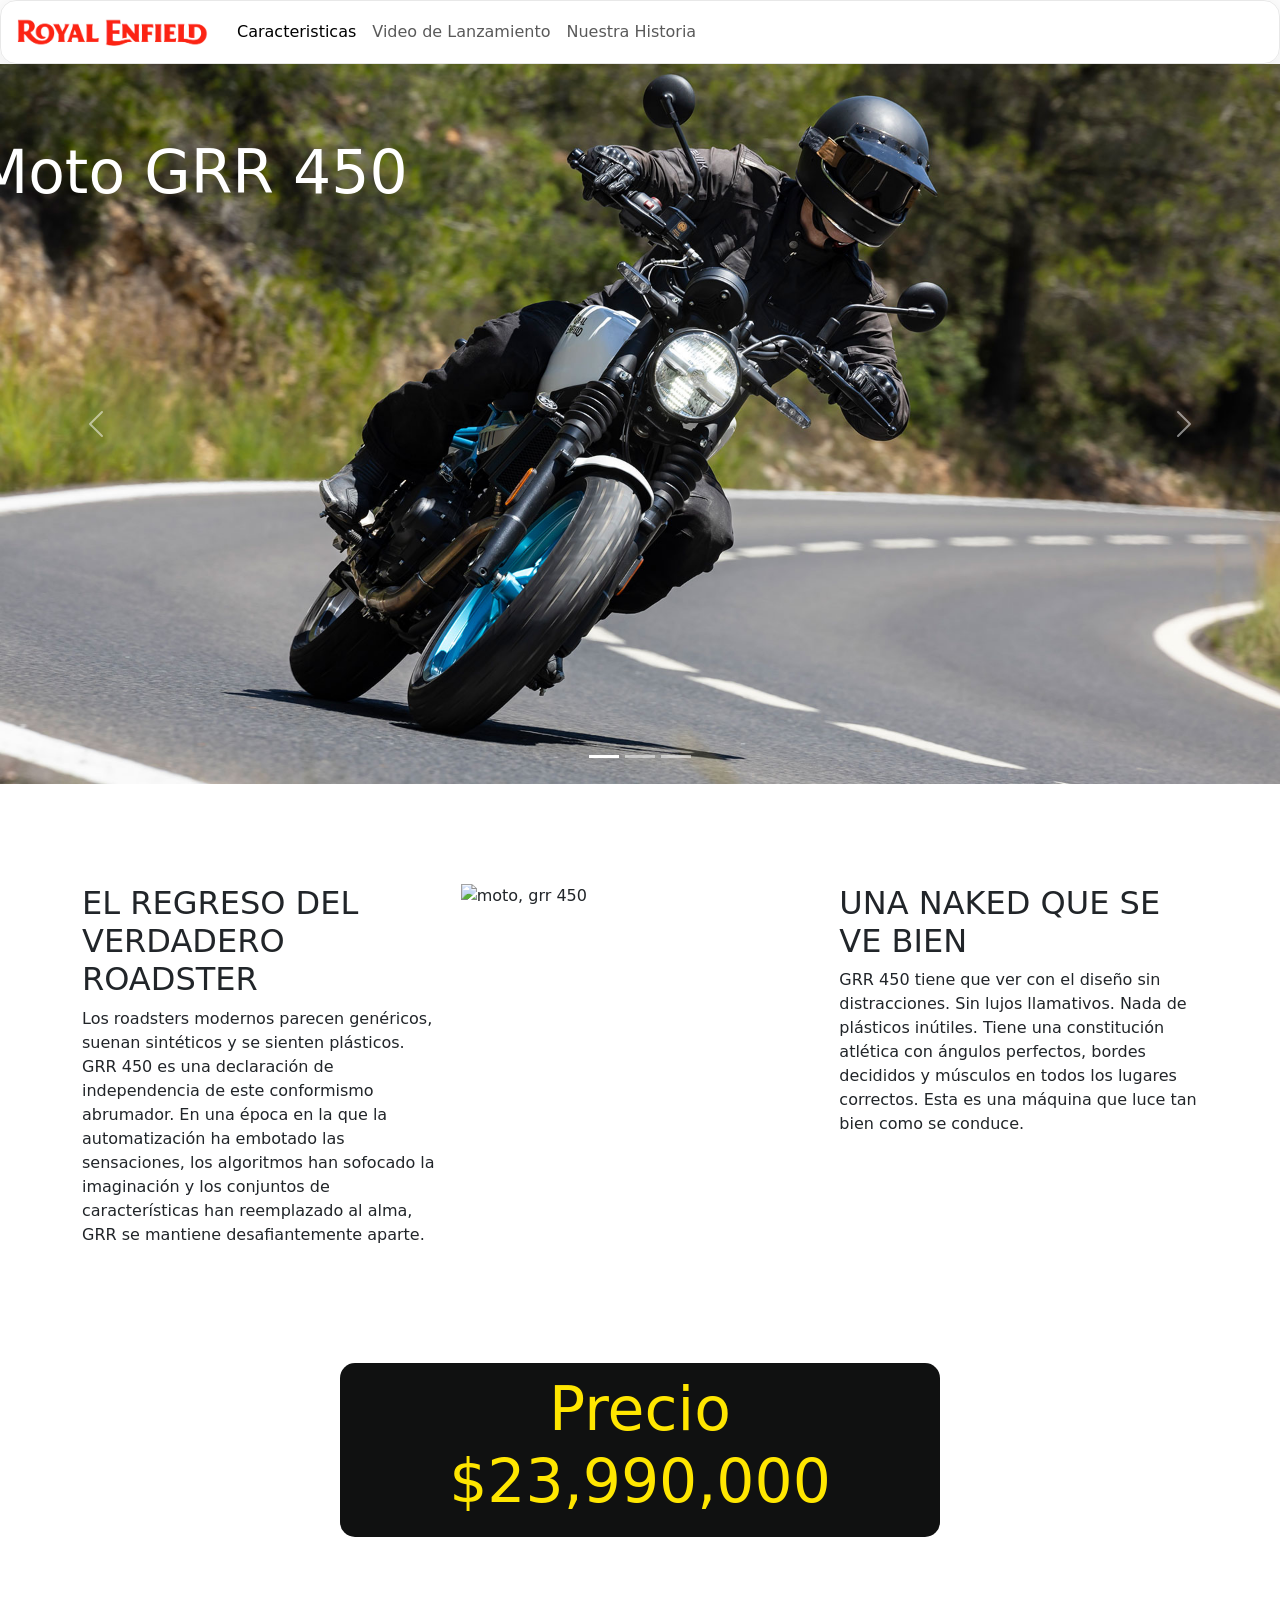
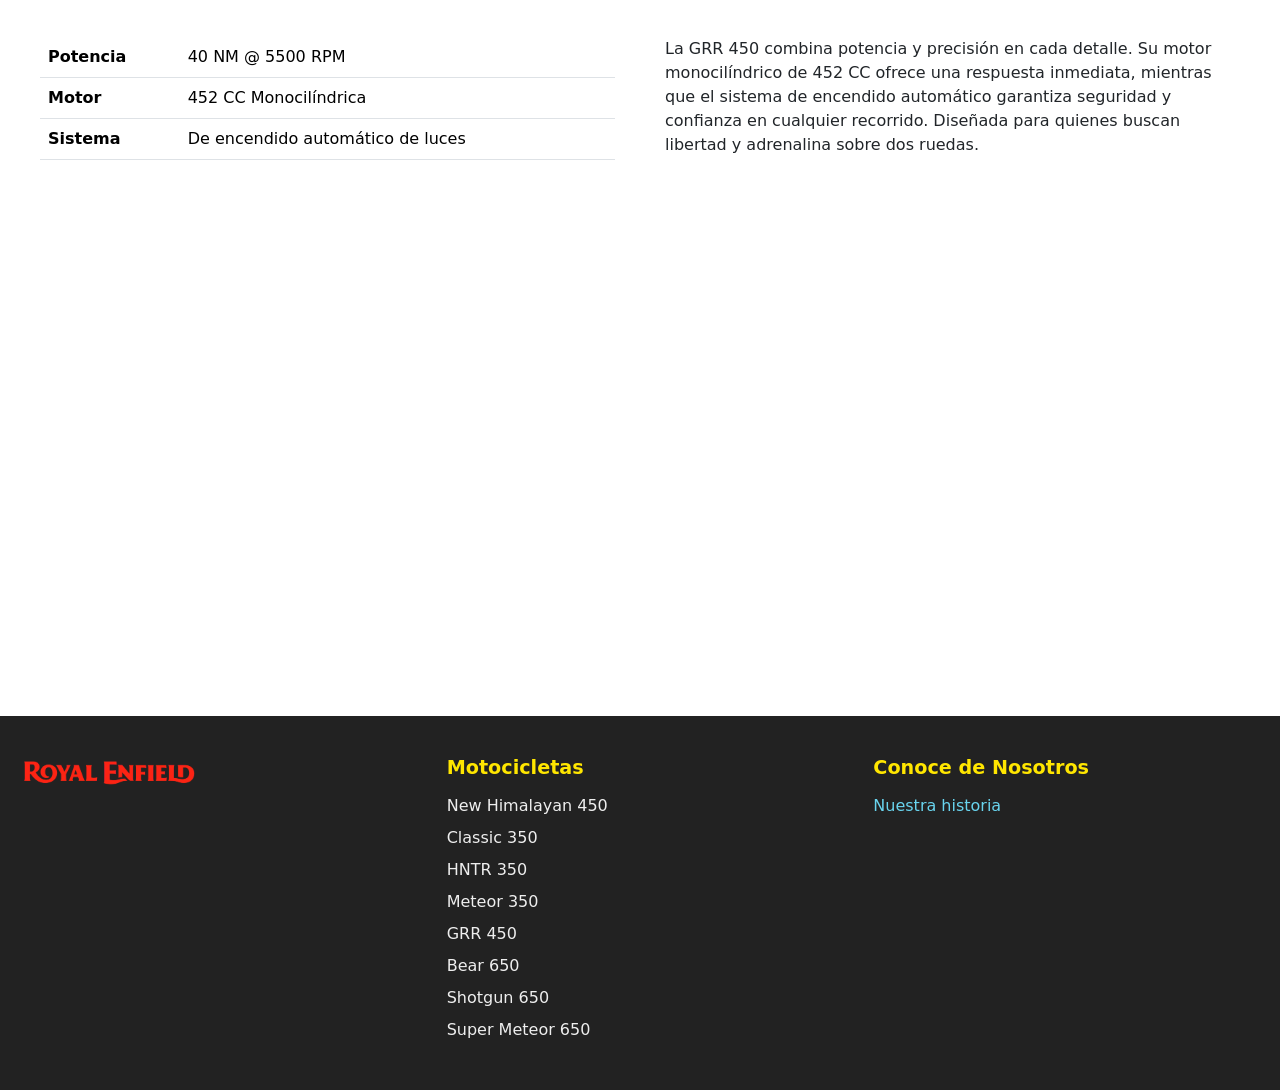
==== index.html @ 35baeede "Primera versión del sitio web" ====
<!DOCTYPE html>
<html lang="en">

<head>
    <meta charset="UTF-8">
    <meta name="viewport" content="width=device-width, initial-scale=1.0">
    <link rel="stylesheet" href="./estilos.css">
    <link href="https://cdn.jsdelivr.net/npm/bootstrap@5.3.8/dist/css/bootstrap.min.css" rel="stylesheet"
        integrity="sha384-sRIl4kxILFvY47J16cr9ZwB07vP4J8+LH7qKQnuqkuIAvNWLzeN8tE5YBujZqJLB" crossorigin="anonymous">
    <title>Document</title>
</head>

<body>

    <header>
        <section>
            <nav class="navbar navbar-expand-lg miNavbar">
                <div class="container-fluid">
                    <a class="navbar-brand" href="/index.html">
                        <img src="/images/logo.webp" alt="Logo, Royal Enfield" width="200px">
                    </a>
                    <button class="navbar-toggler" type="button" data-bs-toggle="collapse"
                        data-bs-target="#navbarSupportedContent" aria-controls="navbarSupportedContent"
                        aria-expanded="false" aria-label="Toggle navigation">
                        <span class="navbar-toggler-icon"></span>
                    </button>
                    <div class="collapse navbar-collapse" id="navbarSupportedContent">
                        <ul class="navbar-nav me-auto mb-2 mb-lg-0">
                            <li class="nav-item">
                                <a class="nav-link active" href="#caracteristicas">Caracteristicas</a>
                            </li>
                            <li class="nav-item">
                                <a class="nav-link" href="#videoLanzamiento">Video de Lanzamiento</a>
                            </li>

                            <li class="nav-item">
                                <a class="nav-link" href="/historia.html" aria-disabled="true">Nuestra Historia</a>
                            </li>
                        </ul>
                    </div>
                </div>
            </nav>
        </section>
    </header>

    <div>
        <section>
            <div id="carouselExampleIndicators" class="carousel slide">
                <div class="carousel-indicators">
                    <button type="button" data-bs-target="#carouselExampleIndicators" data-bs-slide-to="0"
                        class="active" aria-current="true" aria-label="Slide 1"></button>
                    <button type="button" data-bs-target="#carouselExampleIndicators" data-bs-slide-to="1"
                        aria-label="Slide 2"></button>
                    <button type="button" data-bs-target="#carouselExampleIndicators" data-bs-slide-to="2"
                        aria-label="Slide 3"></button>
                </div>
                <div class="carousel-inner">
                    <div class="carousel-item active">
                        <img src="./images/banner2.jpg" class="d-block w-100" alt="...">
                        <h1 class="tituloBanner">Moto GRR 450</h1>
                    </div>
                    <div class="carousel-item">
                        <img src="/images/banner3.jpg" class="d-block w-100" alt="...">
                        <h1 class="tituloBanner">Moto GRR 450</h1>
                    </div>
                    <div class="carousel-item">
                        <img src="/images/banner4.jpg" class="d-block w-100" alt="...">
                        <h1 class="tituloBanner">Moto GRR 450</h1>
                    </div>

                </div>
                <button class="carousel-control-prev" type="button" data-bs-target="#carouselExampleIndicators"
                    data-bs-slide="prev">
                    <span class="carousel-control-prev-icon" aria-hidden="true"></span>
                    <span class="visually-hidden">Previous</span>
                </button>
                <button class="carousel-control-next" type="button" data-bs-target="#carouselExampleIndicators"
                    data-bs-slide="next">
                    <span class="carousel-control-next-icon" aria-hidden="true"></span>
                    <span class="visually-hidden">Next</span>
                </button>
            </div>
        </section>
    </div>

    <div id="caracteristicas" class="container">
        <div>
            <h2>EL REGRESO DEL VERDADERO ROADSTER</h2>
            <p>
                Los roadsters modernos parecen genéricos, suenan sintéticos y se sienten plásticos. GRR 450 es una
                declaración de independencia de este conformismo abrumador. En una época en la que la automatización ha
                embotado las sensaciones, los algoritmos han sofocado la imaginación y los conjuntos de características
                han reemplazado al alma, GRR se mantiene desafiantemente aparte.</p>
        </div>
        <div>
            <img src="https://royalenfieldco.com/wp-content/uploads/2025/05/principal.jpg" alt="moto, grr 450"
                width="500px">
        </div>
        <div>
            <h2>UNA NAKED QUE SE VE BIEN</h2>
            <p>
                GRR 450 tiene que ver con el diseño sin distracciones. Sin lujos llamativos. Nada de plásticos inútiles.
                Tiene una constitución atlética con ángulos perfectos, bordes decididos y músculos en todos los lugares
                correctos. Esta es una máquina que luce tan bien como se conduce.
            </p>
        </div>
    </div>

    <section class="cta">
        <h2>Precio $23,990,000</h2>
    </section>

    <section class="especificacion">
        <table class="table">
            <tbody>
                <tr>
                    <th scope="row">Potencia</th>
                    <td>40 NM @ 5500 RPM</td>
                </tr>
                <tr>
                    <th scope="row">Motor</th>
                    <td>452 CC Monocilíndrica</td>
                </tr>
                <tr>
                    <th scope="row">Sistema</th>
                    <td>De encendido automático de luces</td>
                </tr>
            </tbody>
        </table>

        <p>La GRR 450 combina potencia y precisión en cada detalle. Su motor monocilíndrico de 452 CC ofrece una
            respuesta inmediata, mientras que el sistema de encendido automático garantiza seguridad y confianza en
            cualquier recorrido. Diseñada para quienes buscan libertad y adrenalina sobre dos ruedas.

        </p>

    </section>

    <section id="videoLanzamiento" class="videoLanzamiento">
        <iframe width="800" height="800" src="https://www.youtube.com/embed/ehFw34IhBoE?si=SH559Fk9Yybjb-S7"
            title="YouTube video player" frameborder="0"
            allow="accelerometer; autoplay; clipboard-write; encrypted-media; gyroscope; picture-in-picture"
            allowfullscreen>
        </iframe>
    </section>



    <footer class="miFooter">
        <div class="footer-container">

            <!-- Columna 1: Logo -->
            <div class="footer-col">
                <img src="/images/logo.webp"  alt="Logo Royal Enfield" width="180px">
            </div>

            <!-- Columna 2: Lista de motocicletas -->
            <div class="footer-col">
                <h3>Motocicletas</h3>
                <ul>
                    <li>New Himalayan 450</li>
                    <li>Classic 350</li>
                    <li>HNTR 350</li>
                    <li>Meteor 350</li>
                    <li>GRR 450</li>
                    <li>Bear 650</li>
                    <li>Shotgun 650</li>
                    <li>Super Meteor 650</li>
                </ul>
            </div>

            <!-- Columna 3: Conoce de Nosotros -->
            <div class="footer-col">
                <h3>Conoce de Nosotros</h3>
                <ul>
                    <li><a href="/historia.html">Nuestra historia</a></li>
                </ul>
            </div>

        </div>
    </footer>





    <script src="https://cdn.jsdelivr.net/npm/bootstrap@5.3.8/dist/js/bootstrap.bundle.min.js"
        integrity="sha384-FKyoEForCGlyvwx9Hj09JcYn3nv7wiPVlz7YYwJrWVcXK/BmnVDxM+D2scQbITxI"
        crossorigin="anonymous"></script>

</body>

</html>
---- estilos.css ----
.miNavbar{
    /* From https://css.glass */
background: rgba(0, 0, 0, 0);
border-radius: 16px;
box-shadow: 0 4px 30px rgba(0, 0, 0, 0.1);
backdrop-filter: blur(17.5px);
-webkit-backdrop-filter: blur(17.5px);
border: 1px solid rgba(0, 0, 0, 0.09);
}

.container {
    display: grid;
    grid-template-columns: repeat(3, 1fr); 
    gap: 20px; /* espacio entre columnas */
    align-items: start;
    margin: 0; 
    margin-top: 100px;
    padding: 0; 
}

.tituloBanner{
    position: absolute;
    top: 10%;
    left: 15%;
    transform: translateX(-50%);
    color: white;
    font-size: 60px;
}

.cta{
    background-color: #101111;
    color: rgb(255, 230, 0);
    text-align: center;
    padding: 10px 10px;
    margin-top: 50px;
    max-width: 600px;
    margin: 100px auto;
    border-radius: 15px;
}

.cta h2{
    font-size: 60px;
    margin-bottom: 10px;
}

.carouselSlide{
    width: 100%;
    height: 100vh;
}

.carousel-item img{
    width: 100%;
    height: 100%;
    object-fit: cover;
}

.videoLanzamiento{
    display: flex;
    justify-content: center;
    margin: 40px 0;
}

.videoLanzamiento iframe {
    width: 100%;      
    max-width: 800px;  
    height: 450px; 
    border-radius: 10px; 
}

.especificacion{
    display: grid;
    grid-template-columns: repeat(2, 1fr); 
    gap: 50px;
    align-items: start;
    margin: 50px auto; 
    margin-top: 50px;
    padding: 0; 
    max-width: 1200px;
}

.miFooter {
    background-color: #222;   /* fondo oscuro */
    color: #eee;              /* texto claro */
    padding: 40px 20px;
}

.footer-container {
    display: grid;
    grid-template-columns: repeat(3, 1fr); /* 3 columnas iguales */
    gap: 40px;
    align-items: start;
}

.footer-col h3 {

    margin-bottom: 15px;
    font-size: 1.2rem;
    font-weight: bold;
    color: rgb(255, 230, 0);
}

.footer-col ul {
    list-style: none;
    padding: 0;
    margin: 0;
}

.footer-col ul li {
    margin-bottom: 8px;
}

.footer-col a {
    color: #69D4EE;   /* color del link */
    text-decoration: none;
}

.footer-col a:hover {
    text-decoration: underline;

}

.introHistoria{

    margin: 50px auto;
    text-align: center;
}

.bloqueHistoria1 {
  display: flex;
  gap: 20px; /* espacio entre columnas */
  align-items: flex-start;
}

.historia1 img {
  height: auto;
}

.historia1.texto {
  max-width: 500px;
}

.bloqueHistoria2 {
  display: flex;
  justify-content: flex-end; /* empuja todo el contenido hacia la derecha */
  gap: 20px;                 /* espacio entre imagen y texto */
  align-items: flex-start;
}

.historia2 img {
  height: auto;
}

.historia2.texto {
  max-width: 500px;   /* limita el ancho del párrafo */
  margin-left: 20px;  /* margen extra a la izquierda del texto */
}

body {
  background-color: #c70b0b; /* color de fondo */
}
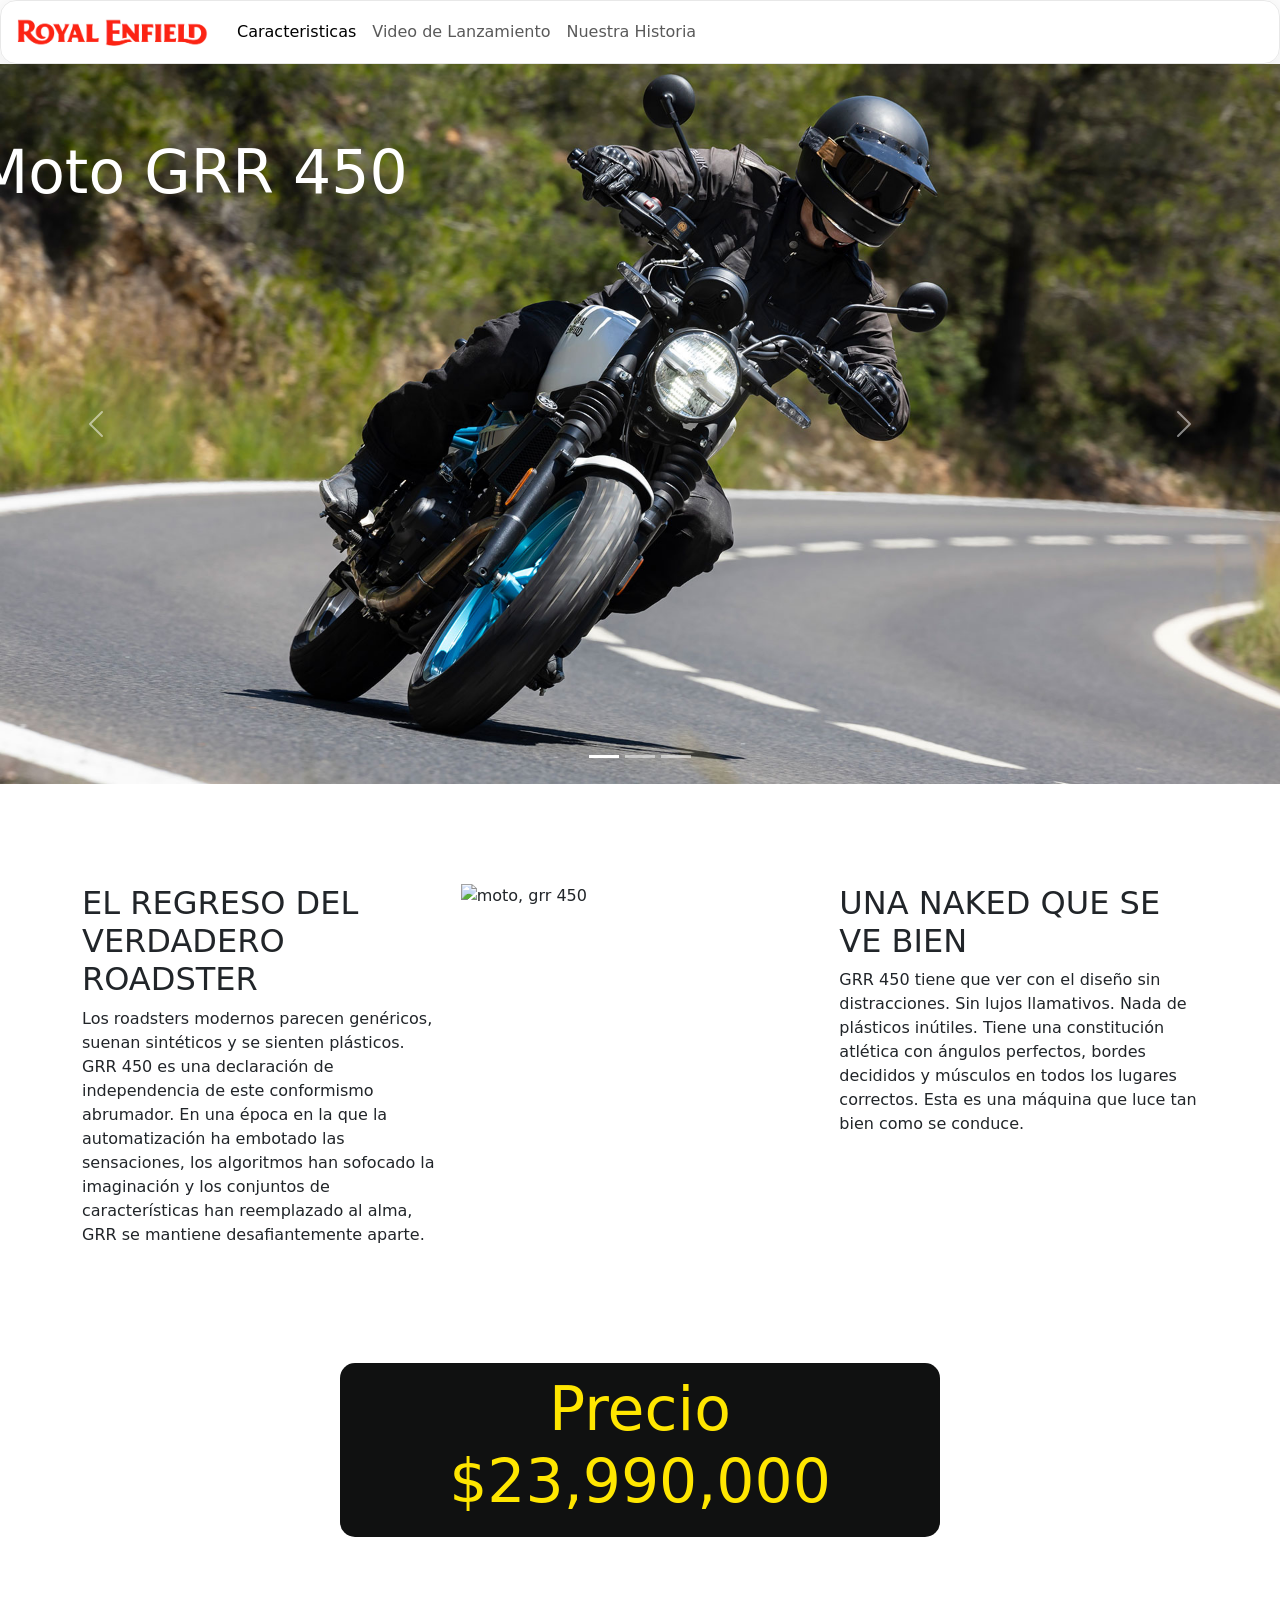
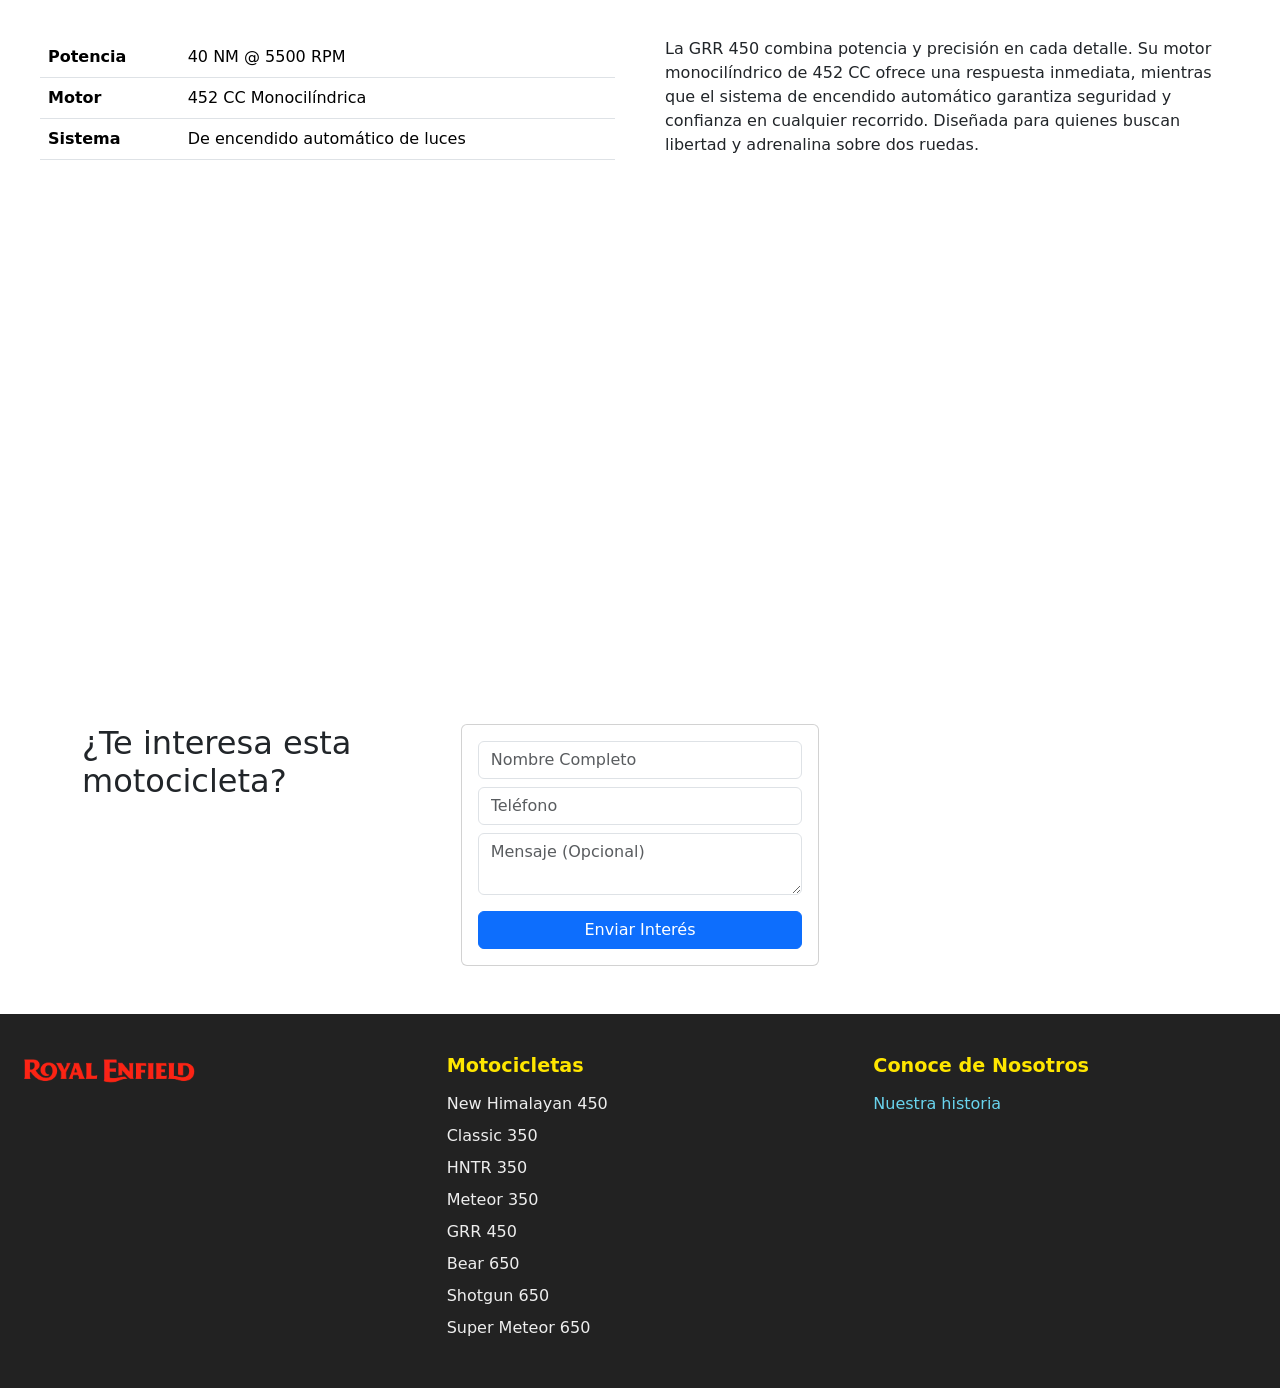
==== commit 0d8adbe6: "Agrega formulario" ====
--- a/index.html
+++ b/index.html
@@ -144,17 +144,37 @@
         </iframe>
     </section>
 
+<!-- Formulario -->
+    <section class="container my-5">
+        <h2 class="mb-3">¿Te interesa esta motocicleta?</h2>
+
+        <div class="card p-3">
+            <input type="text" id="nameInput" class="form-control mb-2" placeholder="Nombre Completo">
+            <input type="tel" id="phoneInput" class="form-control mb-2" placeholder="Teléfono">
+            <textarea id="messageInput" class="form-control mb-3" placeholder="Mensaje (Opcional)"></textarea>
+
+            <button id="SendBtn" class="btn btn-primary">Enviar Interés</button>
+        </div>
+
+        <p id="successMsg" class="text-success mt-3 d-none">
+            Tu interés fue registrado correctamente.
+        </p>
+    </section>
+
+    <ul id="leadsList" class="list-group mt-4"></ul>
+
+
 
 
     <footer class="miFooter">
         <div class="footer-container">
 
-            <!-- Columna 1: Logo -->
+            <!-- Col 1: Logo -->
             <div class="footer-col">
                 <img src="/images/logo.webp"  alt="Logo Royal Enfield" width="180px">
             </div>
 
-            <!-- Columna 2: Lista de motocicletas -->
+            <!-- Col 2: Lista de motocicletas -->
             <div class="footer-col">
                 <h3>Motocicletas</h3>
                 <ul>
@@ -169,25 +189,22 @@
                 </ul>
             </div>
 
-            <!-- Columna 3: Conoce de Nosotros -->
+            <!-- Col 3: Conoce de Nosotros -->
             <div class="footer-col">
                 <h3>Conoce de Nosotros</h3>
                 <ul>
                     <li><a href="/historia.html">Nuestra historia</a></li>
                 </ul>
             </div>
-
         </div>
     </footer>
-
-
-
-
 
     <script src="https://cdn.jsdelivr.net/npm/bootstrap@5.3.8/dist/js/bootstrap.bundle.min.js"
         integrity="sha384-FKyoEForCGlyvwx9Hj09JcYn3nv7wiPVlz7YYwJrWVcXK/BmnVDxM+D2scQbITxI"
         crossorigin="anonymous"></script>
 
+<script src="./index.js"></script>
+
 </body>
 
-</html>+</html>
